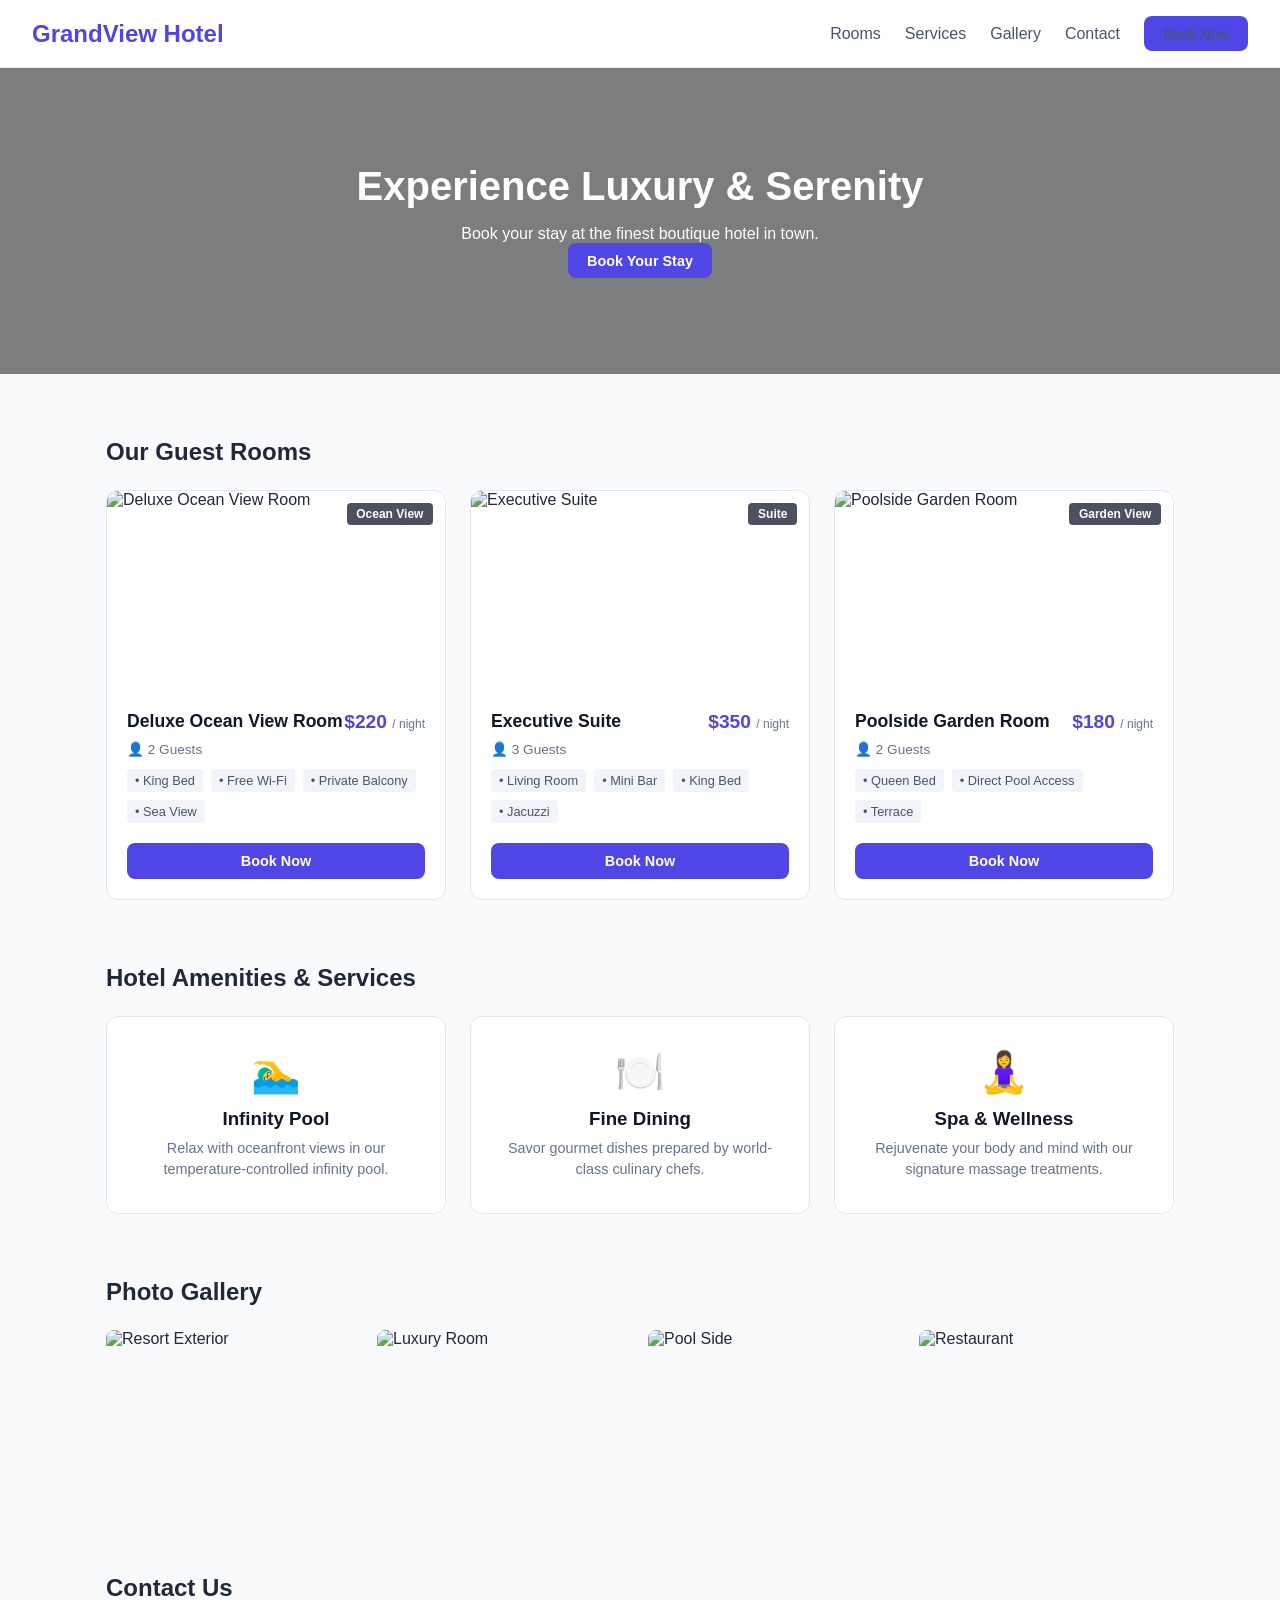
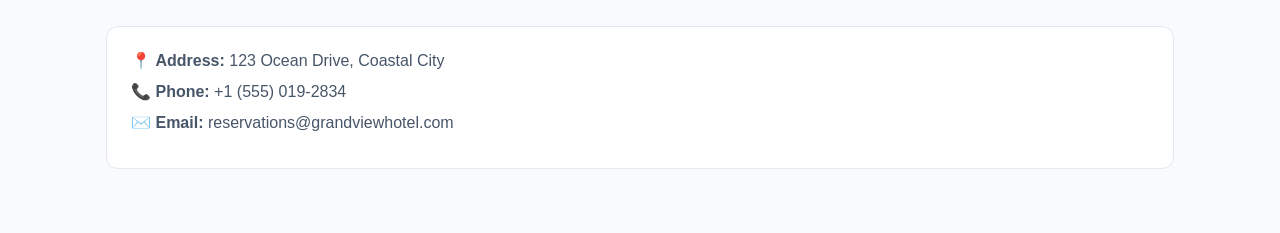
==== index.html @ a6f208be "first commit" ====
<!DOCTYPE html>
<html lang="en">
<head>
    <meta charset="UTF-8">
    <meta name="viewport" content="width=device-width, initial-scale=1.0">
    <title>GrandView Hotel - Home</title>
    <link rel="stylesheet" href="assets/css/style.css">
</head>
<body>

    <!-- Updated Navigation Bar -->
    <header class="navbar">
        <a href="index.html" class="logo">GrandView Hotel</a>
        <nav class="nav-links">
            <a href="#rooms">Rooms</a>
            <a href="#services">Services</a>
            <a href="#Gallery">Gallery</a>
            <a href="#contact">Contact</a>
            <a href="Booking.html" class="btn btn-primary">Book Now</a>
        </nav>
    </header>

    <!-- Hero Section -->
    <section class="hero-banner" id="hero-banner">
        <h1 id="banner-title">Experience Luxury & Serenity</h1>
        <p id="banner-subtitle">Book your stay at the finest boutique hotel in town.</p>
        <a href="Booking.html" class="btn btn-primary">Book Your Stay</a>
    </section>

    <!-- Rooms Section -->
    <section class="container" id="rooms">
        <h2>Our Guest Rooms</h2>
        <div id="rooms-container" class="grid-3">
            <!-- Dynamically loaded via main.js -->
        </div>
    </section>

    <!-- Amenities / Services Section -->
    <section class="container" id="services">
        <h2>Hotel Amenities & Services</h2>
        <div id="services-container" class="grid-3">
            <!-- Dynamically loaded via main.js -->
        </div>
    </section>

    <!-- Gallery Section -->
    <section class="container" id="Gallery">
        <h2>Photo Gallery</h2>
        <div class="gallery-grid">
            <img src="https://images.unsplash.com/photo-1566073771259-6a8506099945?auto=format&fit=crop&w=600&q=80" alt="Resort Exterior">
            <img src="https://images.unsplash.com/photo-1582719478250-c89cae4dc85b?auto=format&fit=crop&w=600&q=80" alt="Luxury Room">
            <img src="https://images.unsplash.com/photo-1540541338287-41700207dee6?auto=format&fit=crop&w=600&q=80" alt="Pool Side">
            <img src="https://images.unsplash.com/photo-1517248135467-4c7edcad34c4?auto=format&fit=crop&w=600&q=80" alt="Restaurant">
        </div>
    </section>

    <!-- Contact Section -->
    <section class="container" id="contact">
        <h2>Contact Us</h2>
        <div class="contact-card card">
            <div class="contact-info">
                <p>📍 <strong>Address:</strong> 123 Ocean Drive, Coastal City</p>
                <p>📞 <strong>Phone:</strong> +1 (555) 019-2834</p>
                <p>✉️ <strong>Email:</strong> reservations@grandviewhotel.com</p>
            </div>
        </div>
    </section>

    <script src="assets/js/main.js"></script>
</body>
</html>
---- assets/css/style.css ----
* {
    margin: 0;
    padding: 0;
    box-sizing: border-box;
    font-family: 'Segoe UI', sans-serif;
}

body {
    background-color: #f8fafc;
    color: #1e293b;
}

.navbar {
    display: flex;
    justify-content: space-between;
    align-items: center;
    background: #ffffff;
    padding: 1rem 2rem;
    border-bottom: 1px solid #e2e8f0;
}

.logo {
    font-size: 1.5rem;
    font-weight: 700;
    color: #4f46e5;
    text-decoration: none;
}

.nav-links {
    display: flex;
    gap: 1.5rem;
    align-items: center;
}

.nav-links a {
    text-decoration: none;
    color: #475569;
    font-weight: 500;
}

.btn {
    display: inline-block;
    padding: 0.6rem 1.2rem;
    font-size: 0.9rem;
    font-weight: 600;
    border-radius: 0.5rem;
    border: none;
    cursor: pointer;
    text-decoration: none;
}

.btn-primary {
    background-color: #4f46e5;
    color: #ffffff;
}

.hero-banner {
    padding: 6rem 2rem;
    text-align: center;
    color: white;
    background: linear-gradient(rgba(0,0,0,0.5), rgba(0,0,0,0.5)), url('https://images.unsplash.com/photo-1566073771259-6a8506099945?auto=format&fit=crop&w=1200&q=80') center/cover;
}

.hero-banner h1 {
    font-size: 2.5rem;
    margin-bottom: 1rem;
}

.container {
    max-width: 1100px;
    margin: 4rem auto;
    padding: 0 1rem;
}

.grid-3 {
    display: grid;
    grid-template-columns: repeat(auto-fit, minmax(280px, 1fr));
    gap: 1.5rem;
    margin-top: 1.5rem;
}

.card {
    background: #ffffff;
    border: 1px solid #e2e8f0;
    border-radius: 0.75rem;
    padding: 1.5rem;
}

/* --- Additions for Guest Rooms & Amenities Cards --- */

.amenity-card {
    text-align: center;
    padding: 2rem 1.5rem;
}

.amenity-icon {
    font-size: 2.5rem;
    margin-bottom: 0.75rem;
}

.amenity-card h3 {
    margin-bottom: 0.5rem;
    color: #0f172a;
}

.amenity-card p {
    color: #64748b;
    font-size: 0.9rem;
    line-height: 1.5;
}

/* Room Card Styles */
.room-card {
    padding: 0;
    overflow: hidden;
    display: flex;
    flex-direction: column;
}

.room-image-wrapper {
    position: relative;
    width: 100%;
    height: 200px;
}

.room-image {
    width: 100%;
    height: 100%;
    object-fit: cover;
}

.room-badge {
    position: absolute;
    top: 12px;
    right: 12px;
    background-color: rgba(15, 23, 42, 0.75);
    color: #ffffff;
    font-size: 0.75rem;
    padding: 0.25rem 0.6rem;
    border-radius: 0.25rem;
    font-weight: 600;
}

.room-details {
    padding: 1.25rem;
    display: flex;
    flex-direction: column;
    flex-grow: 1;
}

.room-header {
    display: flex;
    justify-content: space-between;
    align-items: flex-start;
    margin-bottom: 0.5rem;
}

.room-header h3 {
    font-size: 1.1rem;
    color: #0f172a;
}

.room-price {
    font-size: 1.2rem;
    font-weight: 700;
    color: #4f46e5;
}

.room-price span {
    font-size: 0.75rem;
    color: #64748b;
    font-weight: 400;
}

.room-capacity {
    font-size: 0.85rem;
    color: #64748b;
    margin-bottom: 0.75rem;
}

.room-features {
    list-style: none;
    display: flex;
    flex-wrap: wrap;
    gap: 0.5rem;
    margin-bottom: 1.25rem;
}

.room-features li {
    font-size: 0.8rem;
    background-color: #f1f5f9;
    color: #475569;
    padding: 0.25rem 0.5rem;
    border-radius: 0.25rem;
}

.btn-block {
    width: 100%;
    text-align: center;
    margin-top: auto;
}

/* --- Gallery & Contact Section Styles --- */

.gallery-grid {
    display: grid;
    grid-template-columns: repeat(auto-fit, minmax(220px, 1fr));
    gap: 1rem;
    margin-top: 1.5rem;
}

.gallery-grid img {
    width: 100%;
    height: 180px;
    object-fit: cover;
    border-radius: 0.5rem;
}

.contact-card {
    margin-top: 1.5rem;
    font-size: 1rem;
}

.contact-info p {
    margin-bottom: 0.75rem;
    color: #475569;
}

/* --- Form Input Utility Styles --- */

.form-group {
    margin-bottom: 1.25rem;
}

.form-group label {
    display: block;
    margin-bottom: 0.4rem;
    font-size: 0.875rem;
    font-weight: 600;
    color: #1e293b;
}

.form-control {
    width: 100%;
    padding: 0.65rem 0.8rem;
    border: 1px solid #cbd5e1;
    border-radius: 0.375rem;
    font-size: 0.9rem;
    outline: none;
}

.form-control:focus {
    border-color: #4f46e5;
}
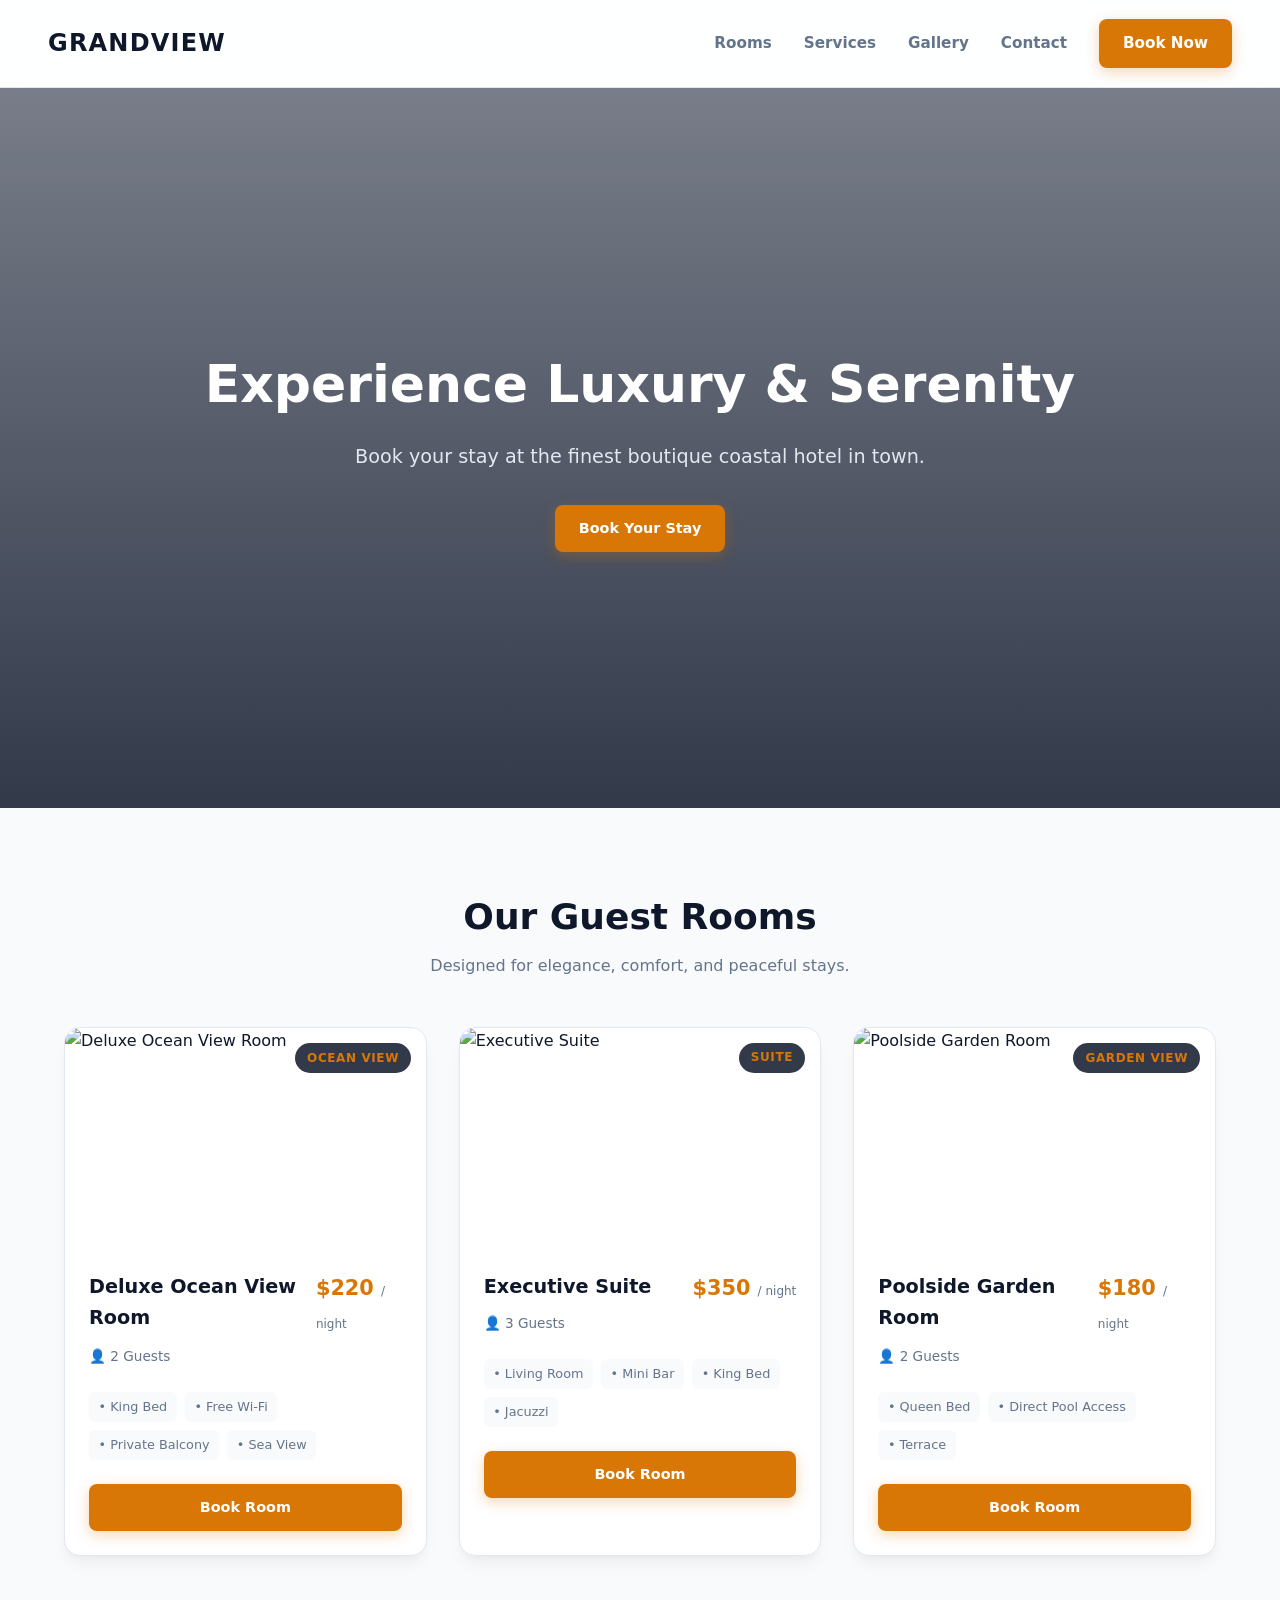
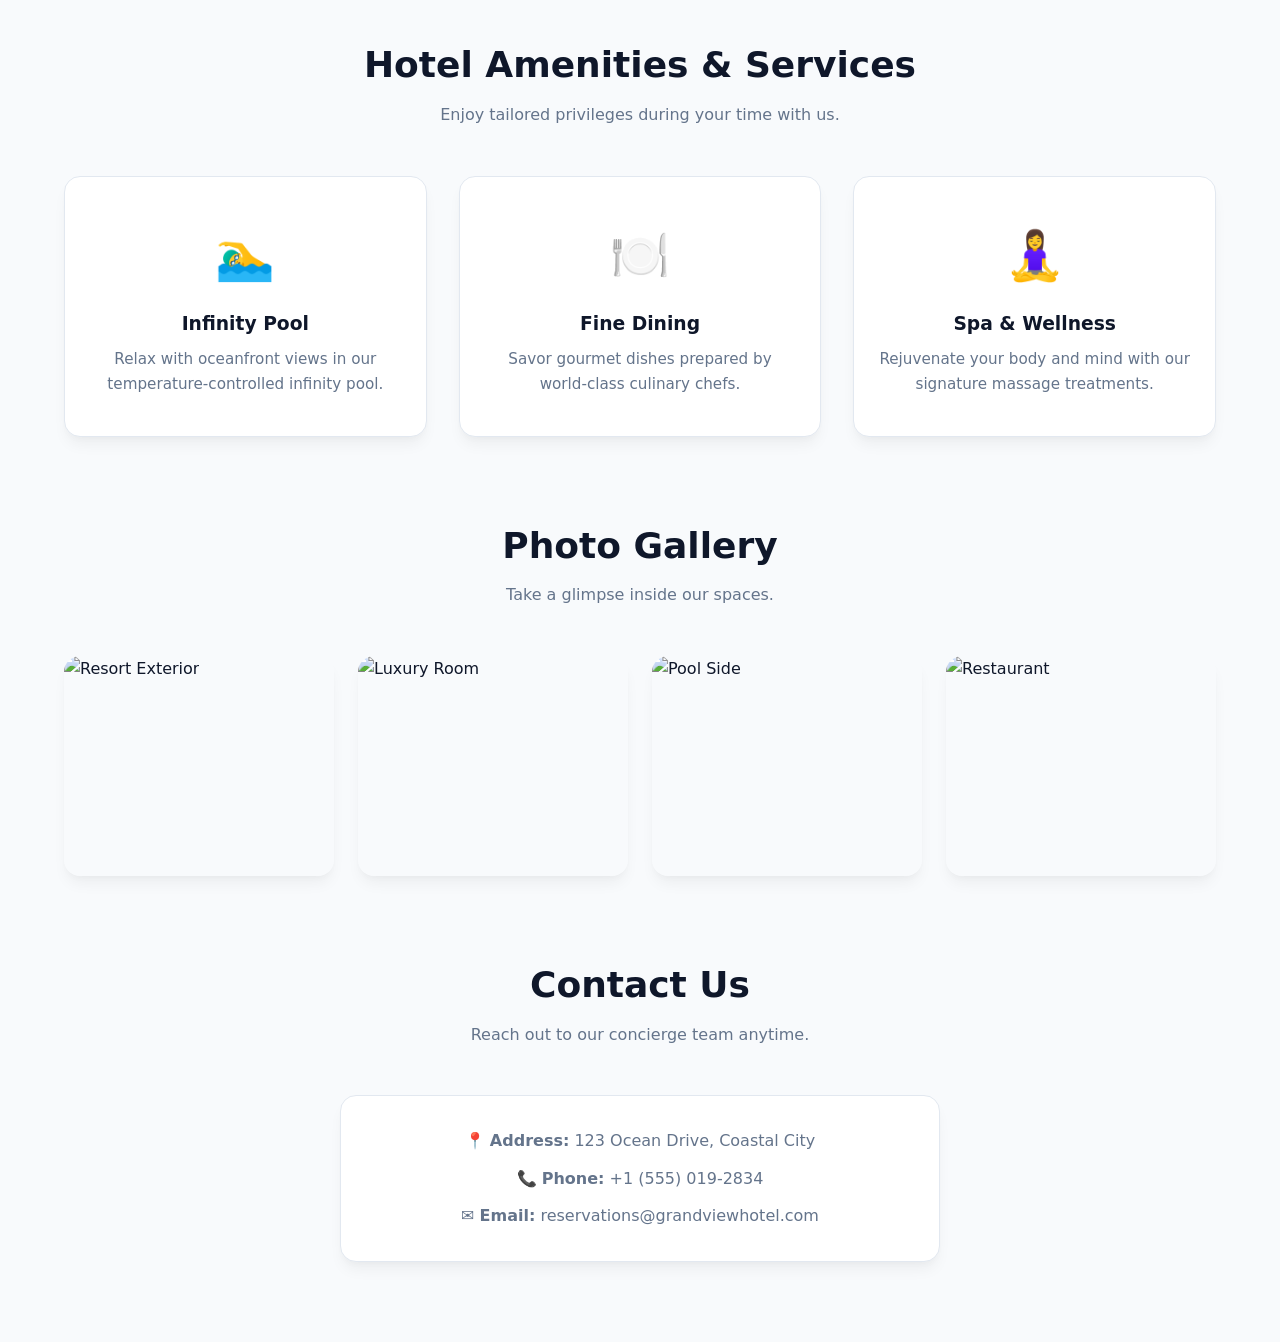
==== commit d51a1ecb: "commit2" ====
--- a/index.html
+++ b/index.html
@@ -3,14 +3,14 @@
 <head>
     <meta charset="UTF-8">
     <meta name="viewport" content="width=device-width, initial-scale=1.0">
-    <title>GrandView Hotel - Home</title>
+    <title>GrandView Hotel - Modern Luxury Retreat</title>
     <link rel="stylesheet" href="assets/css/style.css">
 </head>
 <body>
 
-    <!-- Updated Navigation Bar -->
+    <!-- Glassmorphism Navigation Bar -->
     <header class="navbar">
-        <a href="index.html" class="logo">GrandView Hotel</a>
+        <a href="index.html" class="logo">GrandView</a>
         <nav class="nav-links">
             <a href="#rooms">Rooms</a>
             <a href="#services">Services</a>
@@ -23,46 +23,48 @@
     <!-- Hero Section -->
     <section class="hero-banner" id="hero-banner">
         <h1 id="banner-title">Experience Luxury & Serenity</h1>
-        <p id="banner-subtitle">Book your stay at the finest boutique hotel in town.</p>
+        <p id="banner-subtitle">Book your stay at the finest boutique coastal hotel in town.</p>
         <a href="Booking.html" class="btn btn-primary">Book Your Stay</a>
     </section>
 
     <!-- Rooms Section -->
-    <section class="container" id="rooms">
-        <h2>Our Guest Rooms</h2>
+    <section class="container animate-on-scroll" id="rooms">
+        <h2 class="section-title">Our Guest Rooms</h2>
+        <p class="section-subtitle">Designed for elegance, comfort, and peaceful stays.</p>
         <div id="rooms-container" class="grid-3">
             <!-- Dynamically loaded via main.js -->
         </div>
     </section>
 
     <!-- Amenities / Services Section -->
-    <section class="container" id="services">
-        <h2>Hotel Amenities & Services</h2>
+    <section class="container animate-on-scroll" id="services">
+        <h2 class="section-title">Hotel Amenities & Services</h2>
+        <p class="section-subtitle">Enjoy tailored privileges during your time with us.</p>
         <div id="services-container" class="grid-3">
             <!-- Dynamically loaded via main.js -->
         </div>
     </section>
 
     <!-- Gallery Section -->
-    <section class="container" id="Gallery">
-        <h2>Photo Gallery</h2>
+    <section class="container animate-on-scroll" id="Gallery">
+        <h2 class="section-title">Photo Gallery</h2>
+        <p class="section-subtitle">Take a glimpse inside our spaces.</p>
         <div class="gallery-grid">
-            <img src="https://images.unsplash.com/photo-1566073771259-6a8506099945?auto=format&fit=crop&w=600&q=80" alt="Resort Exterior">
-            <img src="https://images.unsplash.com/photo-1582719478250-c89cae4dc85b?auto=format&fit=crop&w=600&q=80" alt="Luxury Room">
-            <img src="https://images.unsplash.com/photo-1540541338287-41700207dee6?auto=format&fit=crop&w=600&q=80" alt="Pool Side">
-            <img src="https://images.unsplash.com/photo-1517248135467-4c7edcad34c4?auto=format&fit=crop&w=600&q=80" alt="Restaurant">
+            <div class="gallery-item"><img src="https://images.unsplash.com/photo-1566073771259-6a8506099945?auto=format&fit=crop&w=600&q=80" alt="Resort Exterior"></div>
+            <div class="gallery-item"><img src="https://images.unsplash.com/photo-1582719478250-c89cae4dc85b?auto=format&fit=crop&w=600&q=80" alt="Luxury Room"></div>
+            <div class="gallery-item"><img src="https://images.unsplash.com/photo-1540541338287-41700207dee6?auto=format&fit=crop&w=600&q=80" alt="Pool Side"></div>
+            <div class="gallery-item"><img src="https://images.unsplash.com/photo-1517248135467-4c7edcad34c4?auto=format&fit=crop&w=600&q=80" alt="Restaurant"></div>
         </div>
     </section>
 
     <!-- Contact Section -->
-    <section class="container" id="contact">
-        <h2>Contact Us</h2>
-        <div class="contact-card card">
-            <div class="contact-info">
-                <p>📍 <strong>Address:</strong> 123 Ocean Drive, Coastal City</p>
-                <p>📞 <strong>Phone:</strong> +1 (555) 019-2834</p>
-                <p>✉️ <strong>Email:</strong> reservations@grandviewhotel.com</p>
-            </div>
+    <section class="container animate-on-scroll" id="contact">
+        <h2 class="section-title">Contact Us</h2>
+        <p class="section-subtitle">Reach out to our concierge team anytime.</p>
+        <div class="card" style="padding: 2rem; max-width: 600px; margin: 0 auto; text-align: center;">
+            <p style="margin-bottom: 0.75rem; color: var(--text-muted);">📍 <strong>Address:</strong> 123 Ocean Drive, Coastal City</p>
+            <p style="margin-bottom: 0.75rem; color: var(--text-muted);">📞 <strong>Phone:</strong> +1 (555) 019-2834</p>
+            <p style="color: var(--text-muted);">✉️ <strong>Email:</strong> reservations@grandviewhotel.com</p>
         </div>
     </section>
 
--- a/assets/css/style.css
+++ b/assets/css/style.css
@@ -1,118 +1,213 @@
+/* --- Modern Design System & Variables --- */
+:root {
+    --primary-dark: #0f172a;     /* Rich Slate Navy */
+    --accent-gold: #d97706;      /* Luxury Gold/Amber */
+    --accent-hover: #b45309;
+    --bg-light: #f8fafc;        /* Cool Gray Off-White */
+    --card-bg: #ffffff;
+    --text-primary: #0f172a;
+    --text-muted: #64748b;
+    --border-subtle: #e2e8f0;
+    --shadow-soft: 0 10px 15px -3px rgba(0, 0, 0, 0.05), 0 4px 6px -2px rgba(0, 0, 0, 0.025);
+    --shadow-hover: 0 20px 25px -5px rgba(0, 0, 0, 0.1), 0 10px 10px -5px rgba(0, 0, 0, 0.04);
+}
+
+/* Global Reset & Smooth Behavior */
+html {
+    scroll-behavior: smooth;
+}
+
 * {
     margin: 0;
     padding: 0;
     box-sizing: border-box;
-    font-family: 'Segoe UI', sans-serif;
+    font-family: 'Segoe UI', system-ui, -apple-system, sans-serif;
 }
 
 body {
-    background-color: #f8fafc;
-    color: #1e293b;
-}
-
+    background-color: var(--bg-light);
+    color: var(--text-primary);
+    line-height: 1.6;
+}
+
+/* Glassmorphism Sticky Navbar */
 .navbar {
+    position: sticky;
+    top: 0;
+    z-index: 1000;
     display: flex;
     justify-content: space-between;
     align-items: center;
-    background: #ffffff;
-    padding: 1rem 2rem;
-    border-bottom: 1px solid #e2e8f0;
+    background: rgba(255, 255, 255, 0.85);
+    backdrop-filter: blur(12px);
+    -webkit-backdrop-filter: blur(12px);
+    padding: 1.2rem 3rem;
+    border-bottom: 1px solid var(--border-subtle);
+    transition: all 0.3s ease;
 }
 
 .logo {
     font-size: 1.5rem;
-    font-weight: 700;
-    color: #4f46e5;
+    font-weight: 800;
+    letter-spacing: 0.05em;
+    color: var(--primary-dark);
     text-decoration: none;
+    text-transform: uppercase;
 }
 
 .nav-links {
     display: flex;
-    gap: 1.5rem;
+    gap: 2rem;
     align-items: center;
 }
 
 .nav-links a {
     text-decoration: none;
-    color: #475569;
-    font-weight: 500;
-}
-
+    color: var(--text-muted);
+    font-weight: 600;
+    font-size: 0.95rem;
+    transition: color 0.2s ease;
+}
+
+.nav-links a:hover {
+    color: var(--accent-gold);
+}
+
+/* Animated Modern Buttons */
 .btn {
     display: inline-block;
-    padding: 0.6rem 1.2rem;
+    padding: 0.75rem 1.5rem;
     font-size: 0.9rem;
     font-weight: 600;
     border-radius: 0.5rem;
     border: none;
     cursor: pointer;
     text-decoration: none;
+    transition: transform 0.2s ease, box-shadow 0.2s ease, background-color 0.2s ease;
 }
 
 .btn-primary {
-    background-color: #4f46e5;
-    color: #ffffff;
-}
-
+    background-color: var(--accent-gold);
+    color: #ffffff !important;
+    box-shadow: 0 4px 14px rgba(217, 119, 6, 0.3);
+}
+
+.btn-primary:hover {
+    background-color: var(--accent-hover);
+    transform: translateY(-2px);
+    box-shadow: 0 6px 20px rgba(217, 119, 6, 0.4);
+}
+
+.btn-block {
+    width: 100%;
+    text-align: center;
+}
+
+/* Hero Banner with Fade-In Effect */
 .hero-banner {
-    padding: 6rem 2rem;
+    position: relative;
+    min-height: 80vh;
+    display: flex;
+    flex-direction: column;
+    justify-content: center;
+    align-items: center;
+    padding: 2rem;
     text-align: center;
     color: white;
-    background: linear-gradient(rgba(0,0,0,0.5), rgba(0,0,0,0.5)), url('https://images.unsplash.com/photo-1566073771259-6a8506099945?auto=format&fit=crop&w=1200&q=80') center/cover;
+    background: linear-gradient(180deg, rgba(15, 23, 42, 0.55) 0%, rgba(15, 23, 42, 0.85) 100%), 
+                url('https://images.unsplash.com/photo-1566073771259-6a8506099945?auto=format&fit=crop&w=1920&q=80') center/cover no-repeat;
 }
 
 .hero-banner h1 {
-    font-size: 2.5rem;
+    font-size: 3.25rem;
+    font-weight: 800;
     margin-bottom: 1rem;
-}
-
+    animation: fadeInUp 0.8s ease forwards;
+}
+
+.hero-banner p {
+    font-size: 1.2rem;
+    max-width: 600px;
+    color: #e2e8f0;
+    margin-bottom: 2rem;
+    animation: fadeInUp 1s ease forwards;
+}
+
+.hero-banner .btn {
+    animation: fadeInUp 1.2s ease forwards;
+}
+
+/* Layout & Containers */
 .container {
-    max-width: 1100px;
-    margin: 4rem auto;
-    padding: 0 1rem;
+    max-width: 1200px;
+    margin: 5rem auto;
+    padding: 0 1.5rem;
+}
+
+.section-title {
+    text-align: center;
+    font-size: 2.25rem;
+    font-weight: 800;
+    color: var(--primary-dark);
+    margin-bottom: 0.5rem;
+}
+
+.section-subtitle {
+    text-align: center;
+    color: var(--text-muted);
+    margin-bottom: 3rem;
 }
 
 .grid-3 {
     display: grid;
-    grid-template-columns: repeat(auto-fit, minmax(280px, 1fr));
-    gap: 1.5rem;
-    margin-top: 1.5rem;
-}
-
+    grid-template-columns: repeat(auto-fit, minmax(320px, 1fr));
+    gap: 2rem;
+}
+
+/* Base Cards & Elevated Hover States */
 .card {
-    background: #ffffff;
-    border: 1px solid #e2e8f0;
-    border-radius: 0.75rem;
-    padding: 1.5rem;
-}
-
-/* --- Additions for Guest Rooms & Amenities Cards --- */
-
+    background: var(--card-bg);
+    border: 1px solid var(--border-subtle);
+    border-radius: 1rem;
+    box-shadow: var(--shadow-soft);
+    transition: transform 0.3s ease, box-shadow 0.3s ease;
+    overflow: hidden;
+}
+
+.card:hover {
+    transform: translateY(-6px);
+    box-shadow: var(--shadow-hover);
+}
+
+/* Amenities Cards */
 .amenity-card {
     text-align: center;
-    padding: 2rem 1.5rem;
+    padding: 2.5rem 1.5rem;
 }
 
 .amenity-icon {
-    font-size: 2.5rem;
-    margin-bottom: 0.75rem;
+    font-size: 3rem;
+    margin-bottom: 1rem;
+    display: inline-block;
+    transition: transform 0.3s ease;
+}
+
+.amenity-card:hover .amenity-icon {
+    transform: scale(1.15) rotate(5deg);
 }
 
 .amenity-card h3 {
     margin-bottom: 0.5rem;
-    color: #0f172a;
+    color: var(--primary-dark);
 }
 
 .amenity-card p {
-    color: #64748b;
-    font-size: 0.9rem;
-    line-height: 1.5;
-}
-
-/* Room Card Styles */
+    color: var(--text-muted);
+    font-size: 0.95rem;
+}
+
+/* Room Cards */
 .room-card {
-    padding: 0;
-    overflow: hidden;
     display: flex;
     flex-direction: column;
 }
@@ -120,29 +215,38 @@
 .room-image-wrapper {
     position: relative;
     width: 100%;
-    height: 200px;
+    height: 220px;
+    overflow: hidden;
 }
 
 .room-image {
     width: 100%;
     height: 100%;
     object-fit: cover;
+    transition: transform 0.5s ease;
+}
+
+.room-card:hover .room-image {
+    transform: scale(1.08);
 }
 
 .room-badge {
     position: absolute;
-    top: 12px;
-    right: 12px;
-    background-color: rgba(15, 23, 42, 0.75);
-    color: #ffffff;
+    top: 15px;
+    right: 15px;
+    background-color: rgba(15, 23, 42, 0.85);
+    backdrop-filter: blur(4px);
+    color: var(--accent-gold);
     font-size: 0.75rem;
-    padding: 0.25rem 0.6rem;
-    border-radius: 0.25rem;
-    font-weight: 600;
+    padding: 0.35rem 0.75rem;
+    border-radius: 2rem;
+    font-weight: 700;
+    letter-spacing: 0.05em;
+    text-transform: uppercase;
 }
 
 .room-details {
-    padding: 1.25rem;
+    padding: 1.5rem;
     display: flex;
     flex-direction: column;
     flex-grow: 1;
@@ -156,26 +260,26 @@
 }
 
 .room-header h3 {
-    font-size: 1.1rem;
-    color: #0f172a;
+    font-size: 1.2rem;
+    color: var(--primary-dark);
 }
 
 .room-price {
-    font-size: 1.2rem;
-    font-weight: 700;
-    color: #4f46e5;
+    font-size: 1.3rem;
+    font-weight: 800;
+    color: var(--accent-gold);
 }
 
 .room-price span {
     font-size: 0.75rem;
-    color: #64748b;
+    color: var(--text-muted);
     font-weight: 400;
 }
 
 .room-capacity {
     font-size: 0.85rem;
-    color: #64748b;
-    margin-bottom: 0.75rem;
+    color: var(--text-muted);
+    margin-bottom: 0.5rem;
 }
 
 .room-features {
@@ -183,51 +287,44 @@
     display: flex;
     flex-wrap: wrap;
     gap: 0.5rem;
-    margin-bottom: 1.25rem;
+    margin: 1rem 0 1.5rem 0;
 }
 
 .room-features li {
     font-size: 0.8rem;
-    background-color: #f1f5f9;
-    color: #475569;
-    padding: 0.25rem 0.5rem;
-    border-radius: 0.25rem;
-}
-
-.btn-block {
-    width: 100%;
-    text-align: center;
-    margin-top: auto;
-}
-
-/* --- Gallery & Contact Section Styles --- */
-
+    background-color: var(--bg-light);
+    color: var(--text-muted);
+    padding: 0.3rem 0.6rem;
+    border-radius: 0.375rem;
+    font-weight: 500;
+}
+
+/* Gallery Layout */
 .gallery-grid {
     display: grid;
-    grid-template-columns: repeat(auto-fit, minmax(220px, 1fr));
-    gap: 1rem;
-    margin-top: 1.5rem;
-}
-
-.gallery-grid img {
-    width: 100%;
-    height: 180px;
+    grid-template-columns: repeat(auto-fit, minmax(260px, 1fr));
+    gap: 1.5rem;
+}
+
+.gallery-item {
+    overflow: hidden;
+    border-radius: 1rem;
+    height: 220px;
+    box-shadow: var(--shadow-soft);
+}
+
+.gallery-item img {
+    width: 100%;
+    height: 100%;
     object-fit: cover;
-    border-radius: 0.5rem;
-}
-
-.contact-card {
-    margin-top: 1.5rem;
-    font-size: 1rem;
-}
-
-.contact-info p {
-    margin-bottom: 0.75rem;
-    color: #475569;
-}
-
-/* --- Form Input Utility Styles --- */
-
+    transition: transform 0.4s ease;
+}
+
+.gallery-item:hover img {
+    transform: scale(1.1);
+}
+
+/* Form Styles */
 .form-group {
     margin-bottom: 1.25rem;
 }
@@ -237,18 +334,43 @@
     margin-bottom: 0.4rem;
     font-size: 0.875rem;
     font-weight: 600;
-    color: #1e293b;
+    color: var(--primary-dark);
 }
 
 .form-control {
     width: 100%;
-    padding: 0.65rem 0.8rem;
-    border: 1px solid #cbd5e1;
-    border-radius: 0.375rem;
-    font-size: 0.9rem;
+    padding: 0.75rem 0.9rem;
+    border: 1px solid var(--border-subtle);
+    border-radius: 0.5rem;
+    font-size: 0.95rem;
     outline: none;
+    transition: border-color 0.2s ease, box-shadow 0.2s ease;
 }
 
 .form-control:focus {
-    border-color: #4f46e5;
+    border-color: var(--accent-gold);
+    box-shadow: 0 0 0 3px rgba(217, 119, 6, 0.15);
+}
+
+/* Animation Utilities */
+.animate-on-scroll {
+    opacity: 0;
+    transform: translateY(30px);
+    transition: opacity 0.6s ease-out, transform 0.6s ease-out;
+}
+
+.animate-on-scroll.visible {
+    opacity: 1;
+    transform: translateY(0);
+}
+
+@keyframes fadeInUp {
+    from {
+        opacity: 0;
+        transform: translateY(20px);
+    }
+    to {
+        opacity: 1;
+        transform: translateY(0);
+    }
 }
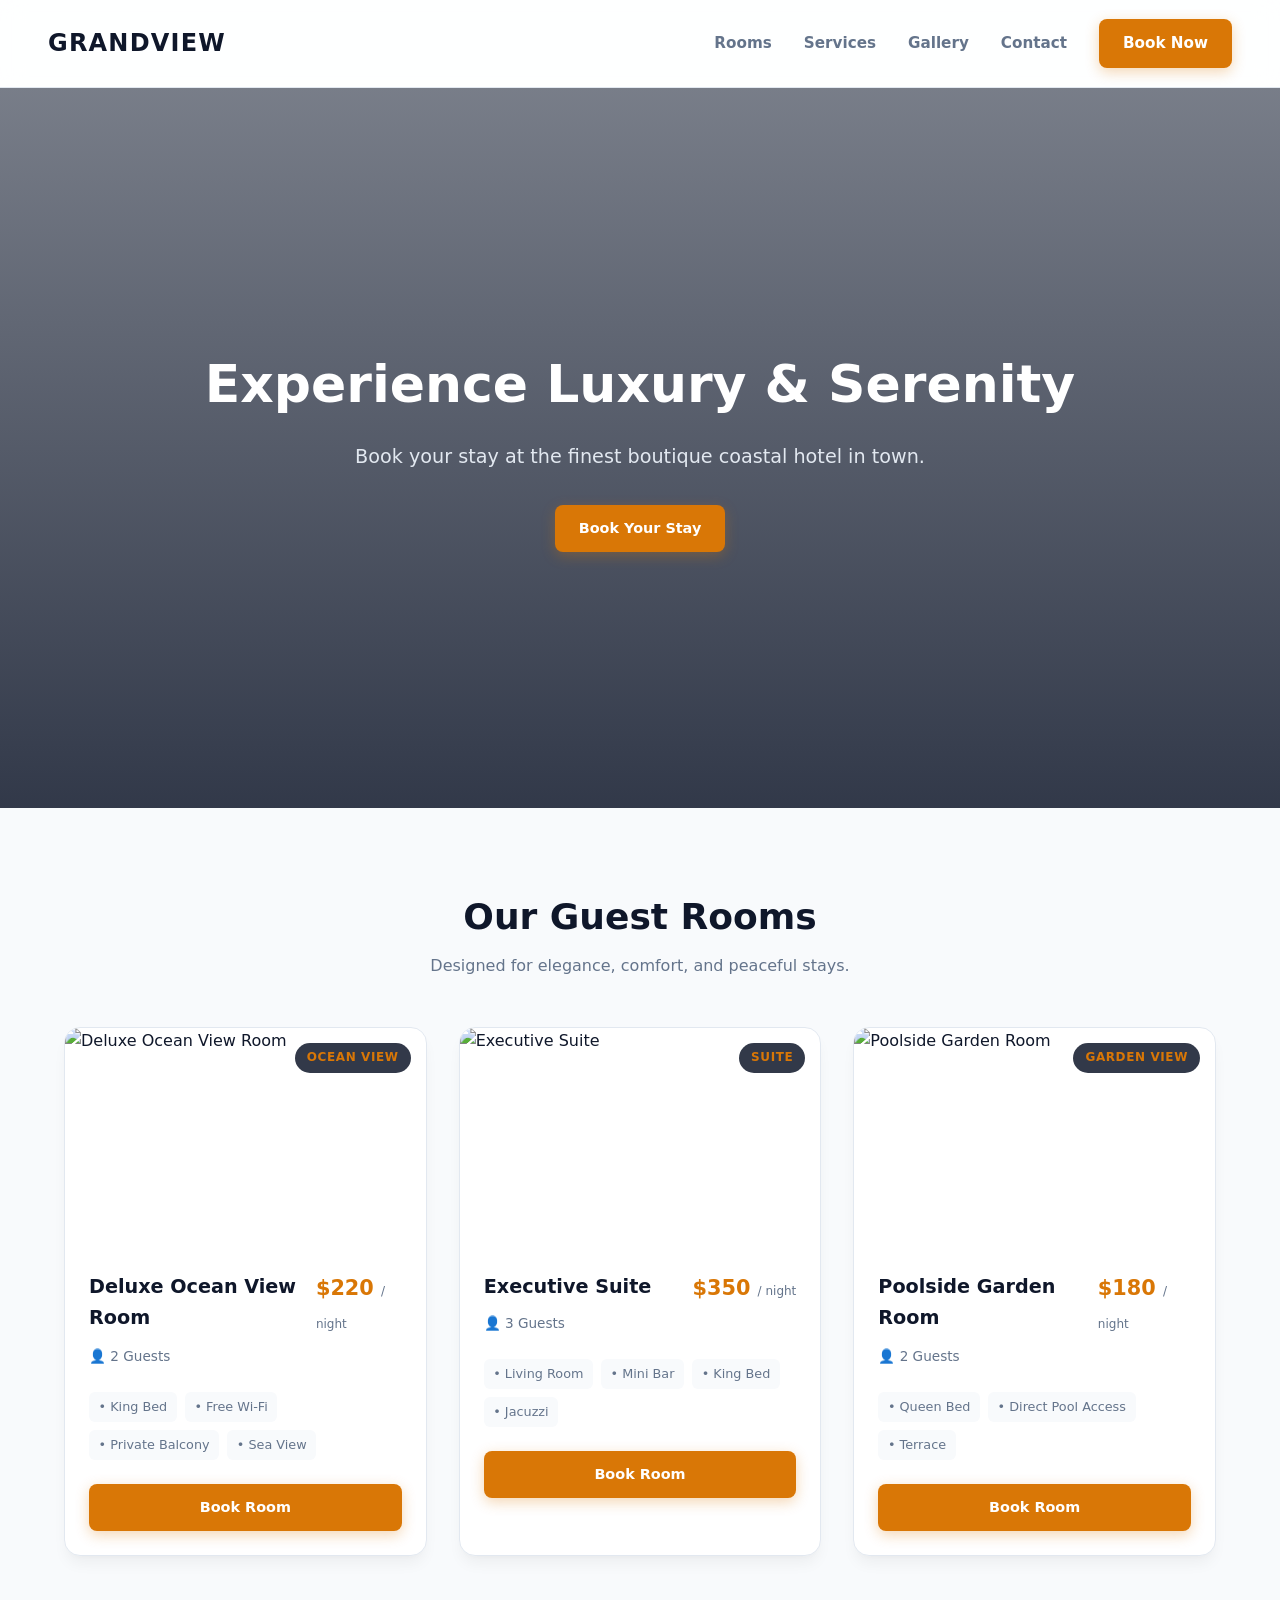
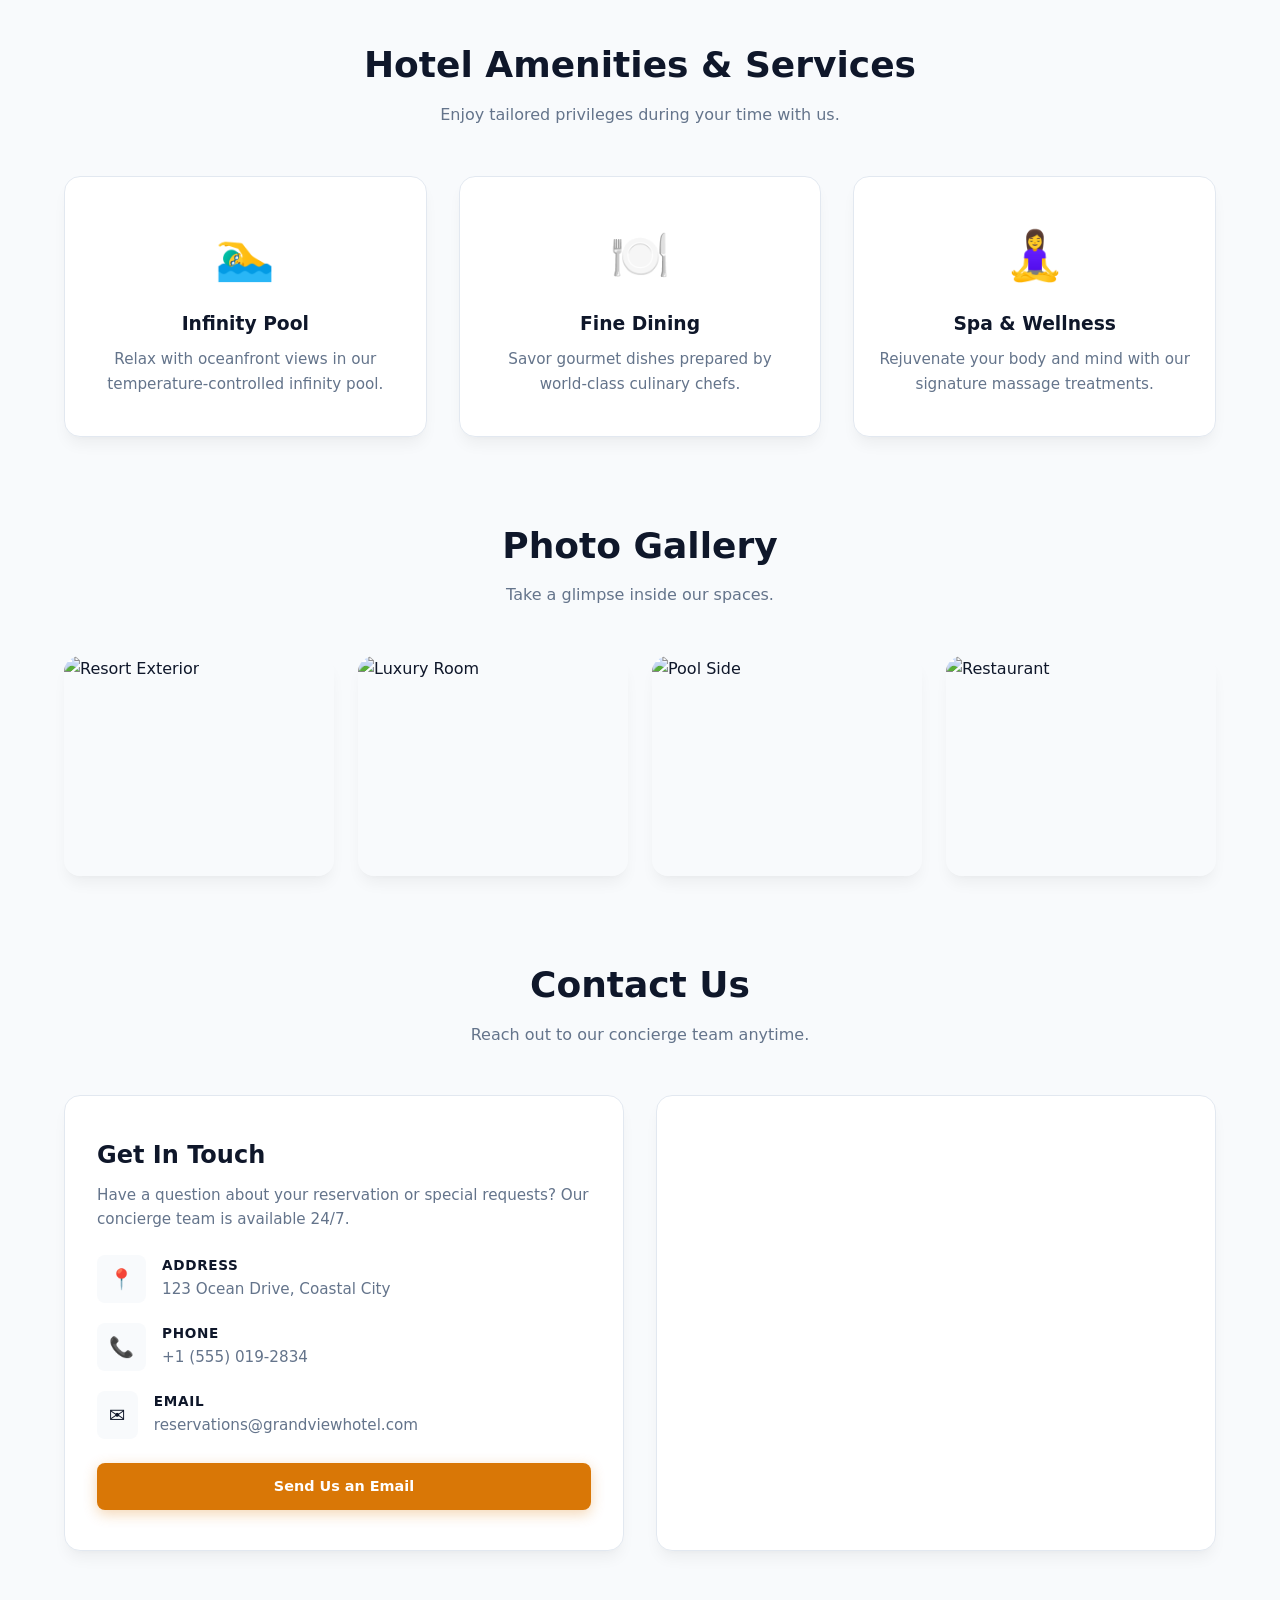
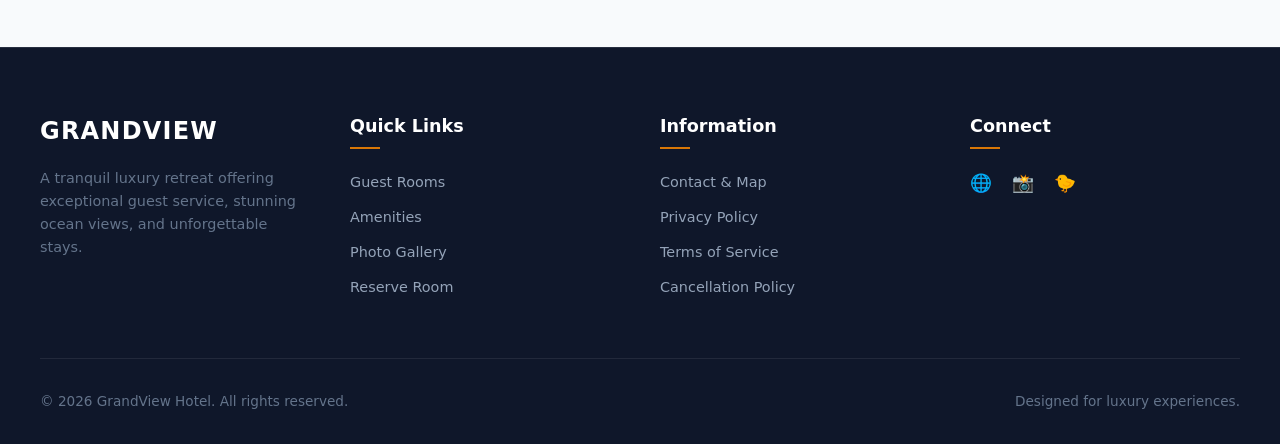
==== commit 8a86ec1e: "change styles" ====
--- a/index.html
+++ b/index.html
@@ -11,7 +11,15 @@
     <!-- Glassmorphism Navigation Bar -->
     <header class="navbar">
         <a href="index.html" class="logo">GrandView</a>
-        <nav class="nav-links">
+        
+        <!-- Mobile Hamburger Toggle -->
+        <button class="nav-toggle" id="navToggle" aria-label="Toggle navigation">
+            <span></span>
+            <span></span>
+            <span></span>
+        </button>
+
+        <nav class="nav-links" id="navLinks">
             <a href="#rooms">Rooms</a>
             <a href="#services">Services</a>
             <a href="#Gallery">Gallery</a>
@@ -57,16 +65,107 @@
         </div>
     </section>
 
-    <!-- Contact Section -->
+   <!-- Contact Section -->
     <section class="container animate-on-scroll" id="contact">
         <h2 class="section-title">Contact Us</h2>
         <p class="section-subtitle">Reach out to our concierge team anytime.</p>
-        <div class="card" style="padding: 2rem; max-width: 600px; margin: 0 auto; text-align: center;">
-            <p style="margin-bottom: 0.75rem; color: var(--text-muted);">📍 <strong>Address:</strong> 123 Ocean Drive, Coastal City</p>
-            <p style="margin-bottom: 0.75rem; color: var(--text-muted);">📞 <strong>Phone:</strong> +1 (555) 019-2834</p>
-            <p style="color: var(--text-muted);">✉️ <strong>Email:</strong> reservations@grandviewhotel.com</p>
+        
+        <div class="contact-wrapper">
+            <!-- Contact Information & Details -->
+            <div class="card contact-details-card">
+                <h3>Get In Touch</h3>
+                <p class="contact-text">Have a question about your reservation or special requests? Our concierge team is available 24/7.</p>
+                
+                <div class="contact-info-list">
+                    <div class="contact-item">
+                        <span class="contact-icon">📍</span>
+                        <div>
+                            <strong>Address</strong>
+                            <p>123 Ocean Drive, Coastal City</p>
+                        </div>
+                    </div>
+
+                    <div class="contact-item">
+                        <span class="contact-icon">📞</span>
+                        <div>
+                            <strong>Phone</strong>
+                            <p><a href="tel:+15550192834">+1 (555) 019-2834</a></p>
+                        </div>
+                    </div>
+
+                    <div class="contact-item">
+                        <span class="contact-icon">✉️</span>
+                        <div>
+                            <strong>Email</strong>
+                            <p><a href="mailto:reservations@grandviewhotel.com">reservations@grandviewhotel.com</a></p>
+                        </div>
+                    </div>
+                </div>
+
+                <!-- Direct Email Quick Action Button -->
+                <a href="mailto:reservations@grandviewhotel.com" class="btn btn-primary btn-block" style="margin-top: 1.5rem;">
+                    Send Us an Email
+                </a>
+            </div>
+
+            <!-- Interactive Google Map Embed -->
+            <div class="card map-card">
+                <iframe 
+                    src="https://www.google.com/maps/embed?pb=!1m18!1m12!1m3!1d3151.83543450937!2d144.9537353153166!3d-37.81720997975171!2m3!1f0!2f0!3f0!3m2!1i1024!2i768!4f13.1!3m3!1m2!1s0x6ad65d4c2b349649%3A0xb6899234e561db11!2sEnvato!5e0!3m2!1sen!2s!4v1614234567890!5m2!1sen!2s" 
+                    width="100%" 
+                    height="100%" 
+                    style="border:0; min-height: 350px;" 
+                    allowfullscreen="" 
+                    loading="lazy"
+                    title="Hotel Location Map">
+                </iframe>
+            </div>
         </div>
     </section>
+
+    <!-- Modern Footer -->
+    <footer class="site-footer">
+        <div class="footer-container">
+            <div class="footer-brand">
+                <a href="index.html" class="logo">GrandView</a>
+                <p>A tranquil luxury retreat offering exceptional guest service, stunning ocean views, and unforgettable stays.</p>
+            </div>
+            
+            <div class="footer-column">
+                <h4>Quick Links</h4>
+                <ul class="footer-links">
+                    <li><a href="#rooms">Guest Rooms</a></li>
+                    <li><a href="#services">Amenities</a></li>
+                    <li><a href="#Gallery">Photo Gallery</a></li>
+                    <li><a href="Booking.html">Reserve Room</a></li>
+                </ul>
+            </div>
+
+            <div class="footer-column">
+                <h4>Information</h4>
+                <ul class="footer-links">
+                    <li><a href="#contact">Contact & Map</a></li>
+                    <li><a href="#">Privacy Policy</a></li>
+                    <li><a href="#">Terms of Service</a></li>
+                    <li><a href="#">Cancellation Policy</a></li>
+                </ul>
+            </div>
+
+            <div class="footer-column">
+                <h4>Connect</h4>
+                <div class="footer-socials">
+                    <a href="#" aria-label="Facebook">🌐</a>
+                    <a href="#" aria-label="Instagram">📸</a>
+                    <a href="#" aria-label="Twitter">🐤</a>
+                </div>
+            </div>
+        </div>
+
+        <div class="footer-bottom">
+            <p>&copy; 2026 GrandView Hotel. All rights reserved.</p>
+            <p>Designed for luxury experiences.</p>
+        </div>
+    </footer>
 
     <script src="assets/js/main.js"></script>
 </body>
--- a/assets/css/style.css
+++ b/assets/css/style.css
@@ -71,6 +71,25 @@
 
 .nav-links a:hover {
     color: var(--accent-gold);
+}
+
+/* Mobile Nav Toggle Button */
+.nav-toggle {
+    display: none;
+    flex-direction: column;
+    gap: 5px;
+    background: none;
+    border: none;
+    cursor: pointer;
+    padding: 0.5rem;
+}
+
+.nav-toggle span {
+    display: block;
+    width: 25px;
+    height: 2px;
+    background-color: var(--primary-dark);
+    transition: all 0.3s ease;
 }
 
 /* Animated Modern Buttons */
@@ -373,4 +392,222 @@
         opacity: 1;
         transform: translateY(0);
     }
+}
+
+/* --- Modern Footer Styles --- */
+.site-footer {
+    background-color: var(--primary-dark);
+    color: #e2e8f0;
+    padding: 4rem 1.5rem 2rem 1.5rem;
+    margin-top: 6rem;
+    border-top: 1px solid rgba(255, 255, 255, 0.1);
+}
+
+.footer-container {
+    max-width: 1200px;
+    margin: 0 auto;
+    display: grid;
+    grid-template-columns: repeat(auto-fit, minmax(220px, 1fr));
+    gap: 2.5rem;
+    margin-bottom: 3rem;
+}
+
+.footer-brand .logo {
+    color: #ffffff;
+    display: inline-block;
+    margin-bottom: 1rem;
+}
+
+.footer-brand p {
+    color: var(--text-muted);
+    font-size: 0.9rem;
+    line-height: 1.6;
+}
+
+.footer-column h4 {
+    color: #ffffff;
+    font-size: 1.1rem;
+    font-weight: 700;
+    margin-bottom: 1.25rem;
+    position: relative;
+}
+
+.footer-column h4::after {
+    content: '';
+    display: block;
+    width: 30px;
+    height: 2px;
+    background-color: var(--accent-gold);
+    margin-top: 0.4rem;
+}
+
+.footer-links {
+    list-style: none;
+}
+
+.footer-links li {
+    margin-bottom: 0.6rem;
+}
+
+.footer-links a {
+    color: #94a3b8;
+    text-decoration: none;
+    font-size: 0.9rem;
+    transition: color 0.2s ease, padding-left 0.2s ease;
+}
+
+.footer-links a:hover {
+    color: var(--accent-gold);
+    padding-left: 4px;
+}
+
+.footer-bottom {
+    max-width: 1200px;
+    margin: 0 auto;
+    padding-top: 2rem;
+    border-top: 1px solid rgba(255, 255, 255, 0.08);
+    display: flex;
+    justify-content: space-between;
+    align-items: center;
+    flex-wrap: wrap;
+    gap: 1rem;
+    font-size: 0.85rem;
+    color: #64748b;
+}
+
+.footer-socials {
+    display: flex;
+    gap: 1.25rem;
+}
+
+.footer-socials a {
+    color: #94a3b8;
+    text-decoration: none;
+    font-size: 1.1rem;
+    transition: color 0.2s ease, transform 0.2s ease;
+}
+
+.footer-socials a:hover {
+    color: var(--accent-gold);
+    transform: translateY(-2px);
+}
+
+/* --- Contact Section & Map Layout --- */
+.contact-wrapper {
+    display: grid;
+    grid-template-columns: repeat(auto-fit, minmax(320px, 1fr));
+    gap: 2rem;
+    align-items: stretch;
+}
+
+.contact-details-card {
+    padding: 2.5rem 2rem;
+    display: flex;
+    flex-direction: column;
+    justify-content: space-between;
+}
+
+.contact-details-card h3 {
+    font-size: 1.5rem;
+    color: var(--primary-dark);
+    margin-bottom: 0.5rem;
+}
+
+.contact-text {
+    color: var(--text-muted);
+    font-size: 0.95rem;
+    margin-bottom: 1.5rem;
+}
+
+.contact-info-list {
+    display: flex;
+    flex-direction: column;
+    gap: 1.25rem;
+}
+
+.contact-item {
+    display: flex;
+    align-items: flex-start;
+    gap: 1rem;
+}
+
+.contact-icon {
+    font-size: 1.25rem;
+    background-color: var(--bg-light);
+    padding: 0.5rem 0.75rem;
+    border-radius: 0.5rem;
+}
+
+.contact-item strong {
+    display: block;
+    font-size: 0.85rem;
+    color: var(--primary-dark);
+    text-transform: uppercase;
+    letter-spacing: 0.05em;
+}
+
+.contact-item p, 
+.contact-item a {
+    color: var(--text-muted);
+    text-decoration: none;
+    font-size: 0.95rem;
+    transition: color 0.2s ease;
+}
+
+.contact-item a:hover {
+    color: var(--accent-gold);
+}
+
+.map-card {
+    padding: 0;
+    overflow: hidden;
+    border-radius: 1rem;
+    min-height: 380px;
+}
+
+.map-card iframe {
+    width: 100%;
+    height: 100%;
+    display: block;
+}
+
+/* --- Responsive Media Queries --- */
+@media (max-width: 768px) {
+    .navbar {
+        padding: 1rem 1.5rem;
+    }
+
+    .nav-toggle {
+        display: flex;
+    }
+
+    .nav-links {
+        position: absolute;
+        top: 100%;
+        left: 0;
+        width: 100%;
+        background-color: var(--bg-light);
+        flex-direction: column;
+        gap: 1.25rem;
+        padding: 2rem;
+        border-bottom: 1px solid var(--border-subtle);
+        box-shadow: var(--shadow-soft);
+        display: none;
+    }
+
+    .nav-links.active {
+        display: flex;
+    }
+
+    .hero-banner h1 {
+        font-size: 2.25rem;
+    }
+
+    .hero-banner p {
+        font-size: 1rem;
+    }
+
+    .container {
+        margin: 3rem auto;
+    }
 }
